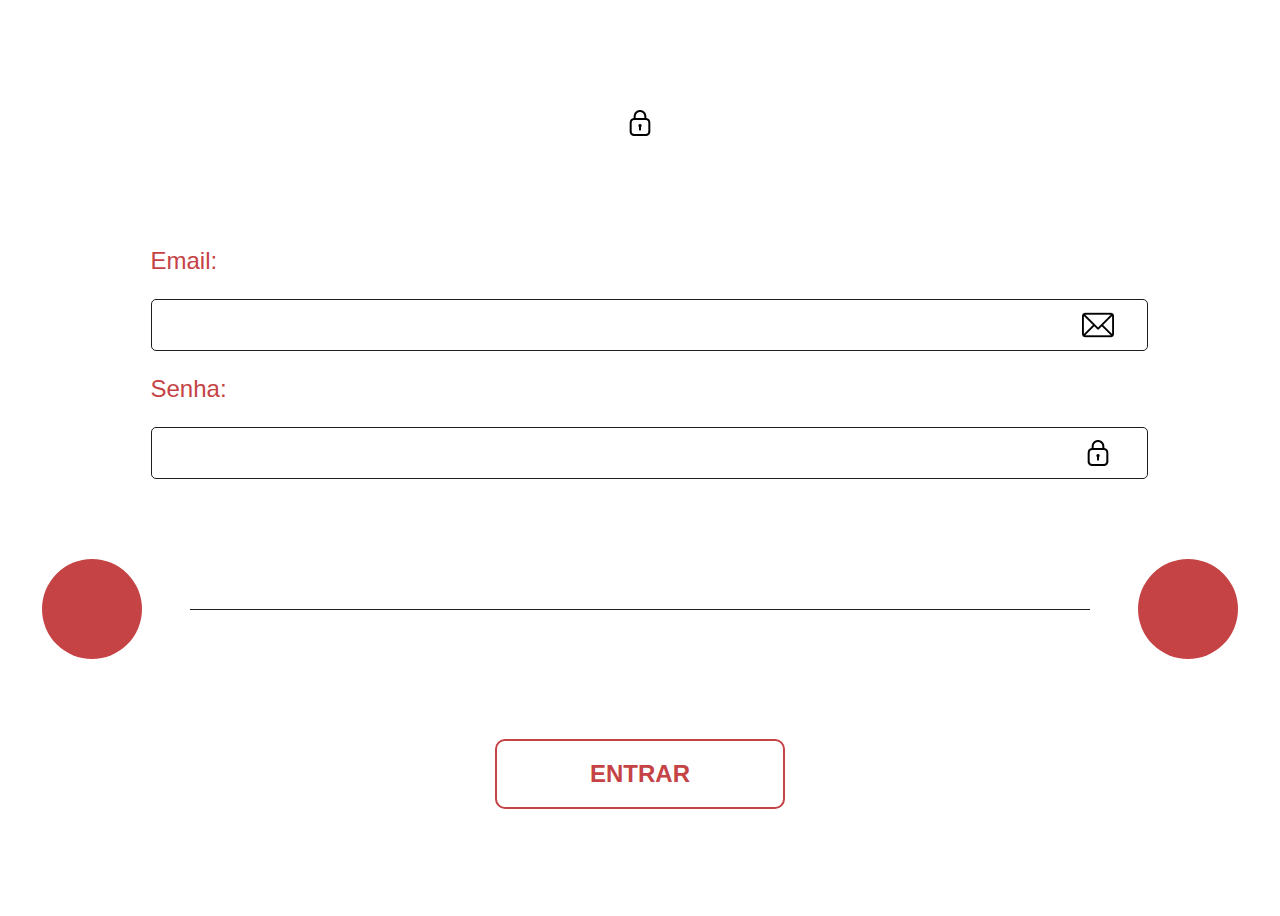
==== index.html @ 8b3a6277 "pagina home indo" ====
<!DOCTYPE html>
<html lang="pt-br">
<head>
    <meta charset="UTF-8">
    <meta name="viewport" content="width=device-width, initial-scale=1.0">
    <link rel="preconnect" href="https://fonts.googleapis.com">
<link rel="preconnect" href="https://fonts.gstatic.com" crossorigin>
<link href="https://fonts.googleapis.com/css2?family=Jockey+One&display=swap" rel="stylesheet">
    <link rel="stylesheet" href="css/style.css">
    <link rel="stylesheet" href="css/root.css">
    <title>Acme Filmes</title>
</head>
<body>
    <main>
  <div class="logo">
            <img src="./img/senha.png" alt="logo provisoria">
        </div>
        <!-- <div class="deco-container">
            <div class="elipse"></div>
            <div class="elipse"></div>
        </div>  -->
        <div class="access">
            <p>Email:</p>
            <div class="input-info">
                <input type="text" id="email">
                <img src="./img/email.png" alt="Email icon">
            </div>
            <p>Senha:</p>
            <div class="input-info">
                <input type="password" id="senha">
                <img src="./img/senha.png" alt="Password icon">
            </div>
        </div>
        <div class="deco-container">
            <div class="elipse"></div>
            <div class="linha"></div>
            <div class="elipse"></div>
        </div>
        <div class="btn-container">
            <button class="btn">ENTRAR</button>
        </div>
    </main>
</body>
</html>
---- css/style.css ----
body{
    height: 100vh;
    background-image: url(https://i.pinimg.com/originals/ab/3a/c5/ab3ac5842385b17af044f951091e10af.gif);
    display: grid;
    justify-content: center;
    align-items: center;
    overflow: hidden;
    background-position: center;
    background-repeat: no-repeat;
    background-size: cover;
}

main{
    height: 799px;
    width: 1092px;
    background-color: var(--white);
    border-radius: 25px;
    display: flex;
    flex-direction: column;
    align-items: center;
    justify-content: center;
    gap: 80px;  
}
.access{
    padding-inline: 80px;
    align-items: center;
    margin-left: 18px;
 
}
.input-info{
    display: flex;
    justify-content: space-between;
    align-items: center;
    border: 1px solid var(--black);
    padding-inline: 33px;
    width: 929px;
    height: 50px;
    border-radius: 5px;
}
p{
    font-family: var(--title-text);
    font-size: 24px;
    color: var(--red);
}
input {
    background-color: transparent;
    border: none;
    color: var(--black);
    outline: 0;
    font-size: 20px;
}
.deco-container{
    display: flex;
    gap: 48px;
    align-items: center;
}
.linha{
    background-color: var(--black);
    width: 900px;
    height: 1px;
}
.elipse{
    background-color: var(--red);
    height: 100px;
    width: 100px;
    border-radius: 50%;
}

.btn-container{
    display: flex;
    justify-content: center;
}
.btn{
    width: 290px;
    height: 70px;
    background-color: transparent;
    border: none;
    border-radius: 10px;
    color: var(--red);
    border: 2px solid var(--red);
    font-size: 24px;
    font-weight: bold;
    transition: all 300ms cubic-bezier(.23, 1, 0.32, 1);
}
.btn:hover{
    background-color: var(--btn-bg);
    color: var(--white);
    transform: translateY(-0.125em);
}
---- css/root.css ----
:root{
    --red: #c54345;
    --white: #FFFFFF;
    --black: #1E1E1E;
    --btn-bg: #E83338;
    --gray: #444444;
    --title-text: "Nunito", sans-serif;
    --text-font:  "Josefin Sans", sans-serif;
    --gradient:  linear-gradient(90deg, rgba(27, 27, 27, 0.897) 10%, rgba(255,255,255,0) 97%);
}
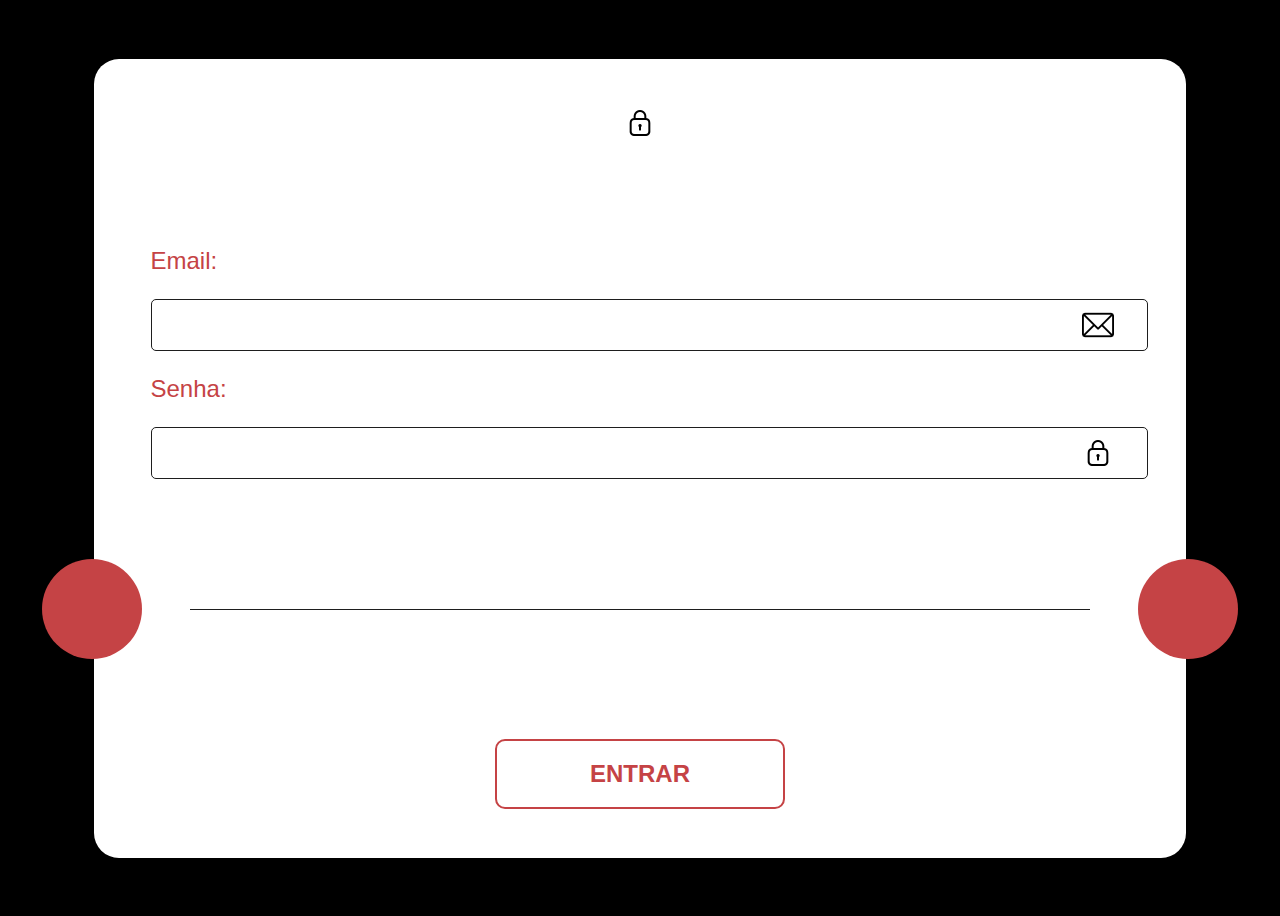
==== commit e4ff6244: "estrutura home finalizada" ====
--- a/index.html
+++ b/index.html
@@ -8,6 +8,7 @@
 <link href="https://fonts.googleapis.com/css2?family=Jockey+One&display=swap" rel="stylesheet">
     <link rel="stylesheet" href="css/style.css">
     <link rel="stylesheet" href="css/root.css">
+    <link rel="stylesheet" href="js/login.js">
     <title>Acme Filmes</title>
 </head>
 <body>
@@ -37,7 +38,7 @@
             <div class="elipse"></div>
         </div>
         <div class="btn-container">
-            <button class="btn">ENTRAR</button>
+            <button class="btn" id="btn" onclick="window.location.href='./pages/home.html'">ENTRAR</button>
         </div>
     </main>
 </body>
--- a/css/style.css
+++ b/css/style.css
@@ -1,6 +1,7 @@
 body{
     height: 100vh;
-    background-image: url(https://i.pinimg.com/originals/ab/3a/c5/ab3ac5842385b17af044f951091e10af.gif);
+    /* background-image: url(https://i.pinimg.com/originals/ab/3a/c5/ab3ac5842385b17af044f951091e10af.gif); */
+    background-color: black;
     display: grid;
     justify-content: center;
     align-items: center;
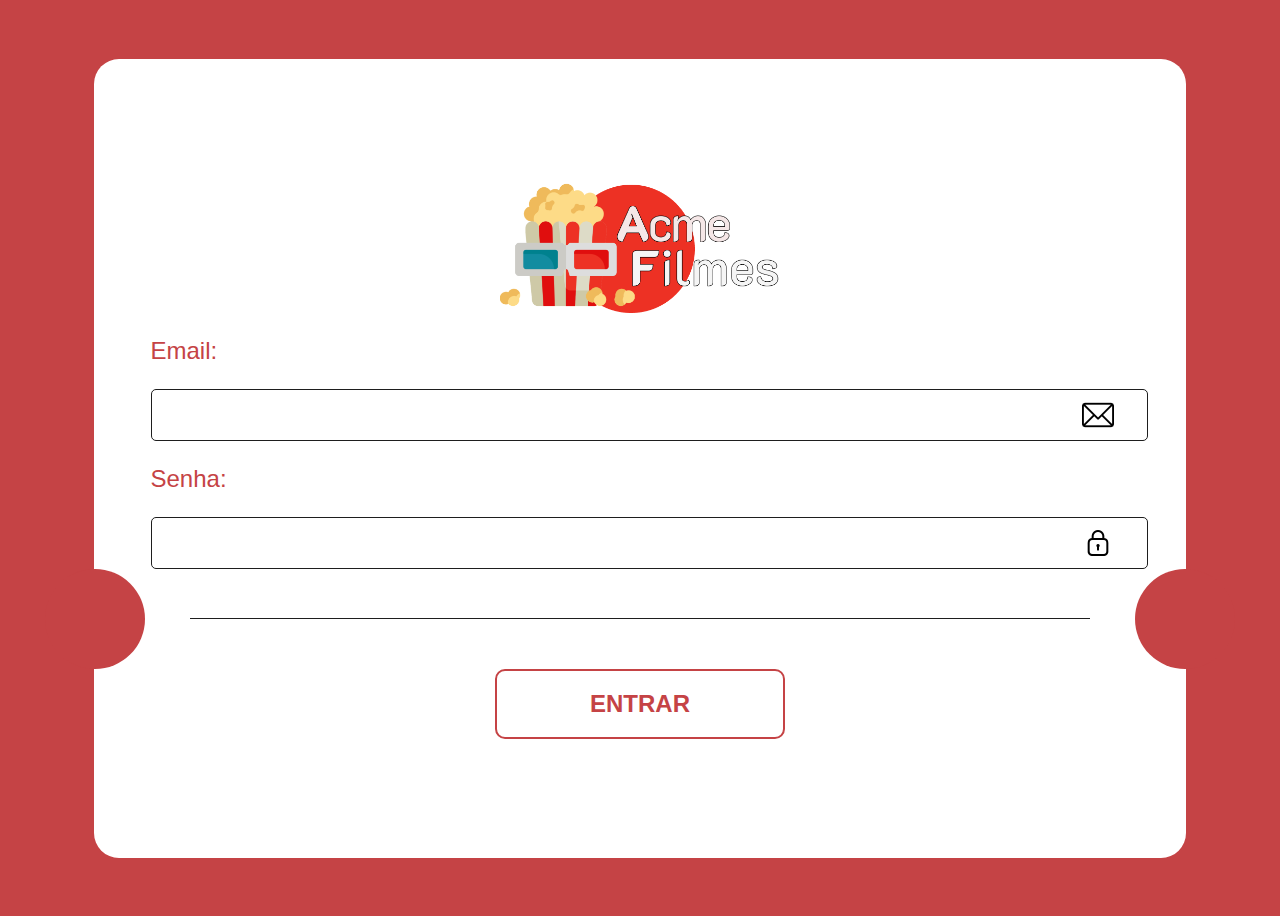
==== commit 1bd9e4f5: "html finalizado" ====
--- a/index.html
+++ b/index.html
@@ -1,25 +1,24 @@
 <!DOCTYPE html>
 <html lang="pt-br">
+
 <head>
     <meta charset="UTF-8">
     <meta name="viewport" content="width=device-width, initial-scale=1.0">
     <link rel="preconnect" href="https://fonts.googleapis.com">
-<link rel="preconnect" href="https://fonts.gstatic.com" crossorigin>
-<link href="https://fonts.googleapis.com/css2?family=Jockey+One&display=swap" rel="stylesheet">
+    <link rel="preconnect" href="https://fonts.gstatic.com" crossorigin>
+    <link href="https://fonts.googleapis.com/css2?family=Jockey+One&display=swap" rel="stylesheet">
+    <link rel="icon" type="image/jpg" href="https://cdn-icons-png.flaticon.com/128/705/705062.png" />
     <link rel="stylesheet" href="css/style.css">
     <link rel="stylesheet" href="css/root.css">
     <link rel="stylesheet" href="js/login.js">
     <title>Acme Filmes</title>
 </head>
+
 <body>
     <main>
-  <div class="logo">
-            <img src="./img/senha.png" alt="logo provisoria">
+        <div class="logo">
+            <img src="./img/logo.png" alt="logo" width="280px">
         </div>
-        <!-- <div class="deco-container">
-            <div class="elipse"></div>
-            <div class="elipse"></div>
-        </div>  -->
         <div class="access">
             <p>Email:</p>
             <div class="input-info">
@@ -42,4 +41,5 @@
         </div>
     </main>
 </body>
+
 </html>--- a/css/style.css
+++ b/css/style.css
@@ -1,7 +1,7 @@
 body{
     height: 100vh;
     /* background-image: url(https://i.pinimg.com/originals/ab/3a/c5/ab3ac5842385b17af044f951091e10af.gif); */
-    background-color: black;
+    background-color: var(--red);
     display: grid;
     justify-content: center;
     align-items: center;
@@ -20,7 +20,11 @@
     flex-direction: column;
     align-items: center;
     justify-content: center;
-    gap: 80px;  
+    gap: 0px;        
+}
+.logo{
+    display: flex;
+    justify-content: center;
 }
 .access{
     padding-inline: 80px;
@@ -52,7 +56,7 @@
 }
 .deco-container{
     display: flex;
-    gap: 48px;
+    gap: 45px;
     align-items: center;
 }
 .linha{
@@ -61,10 +65,10 @@
     height: 1px;
 }
 .elipse{
-    background-color: var(--red);
     height: 100px;
     width: 100px;
     border-radius: 50%;
+    background-color: var(--red);
 }
 
 .btn-container{
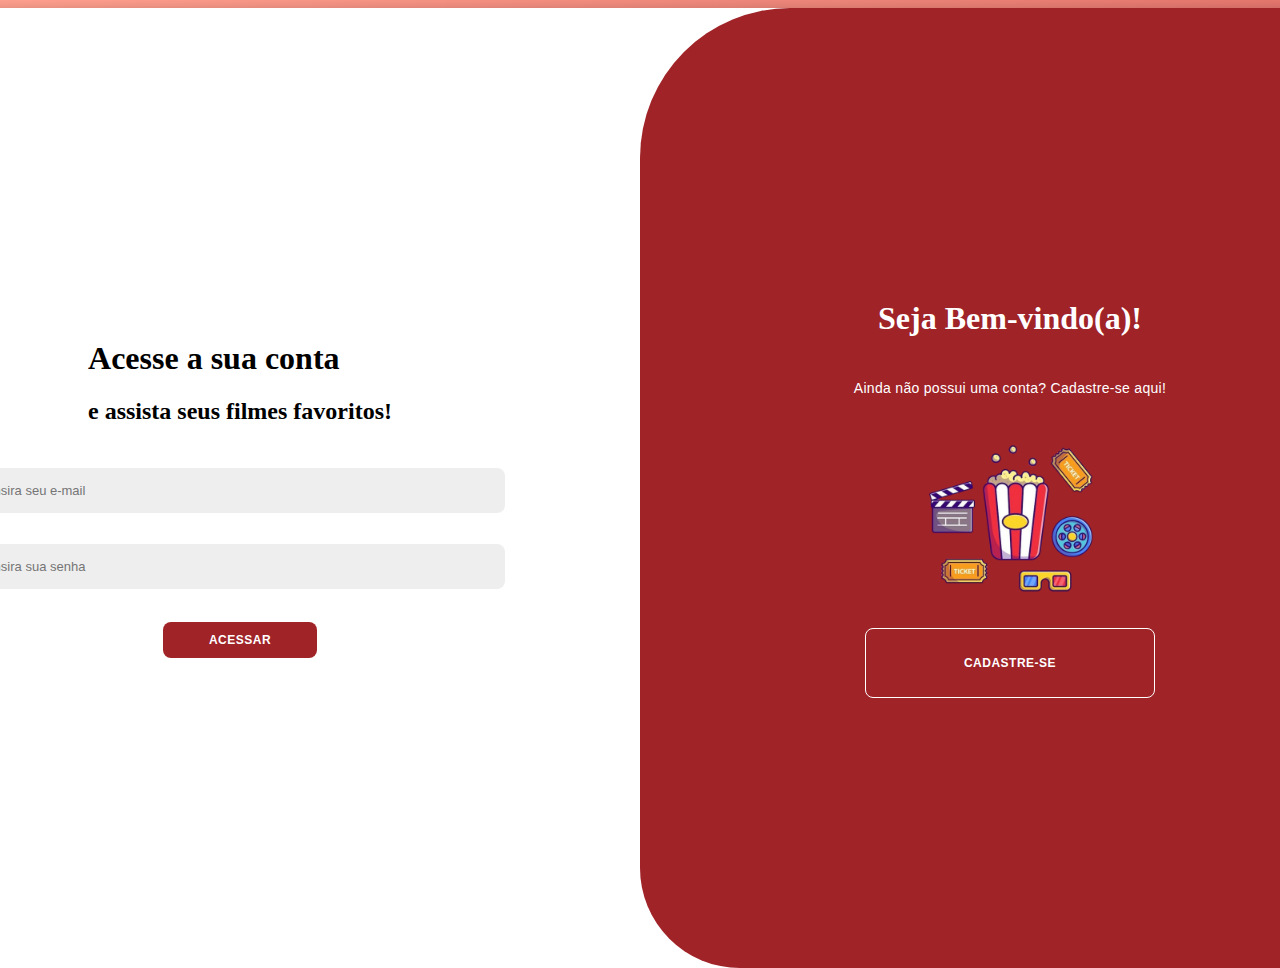
==== commit 2201242b: "página de login atualizada e quase finalizada" ====
--- a/index.html
+++ b/index.html
@@ -10,34 +10,52 @@
     <link rel="icon" type="image/jpg" href="https://cdn-icons-png.flaticon.com/128/705/705062.png" />
     <link rel="stylesheet" href="css/style.css">
     <link rel="stylesheet" href="css/root.css">
-    <link rel="stylesheet" href="js/login.js">
+    <link rel="stylesheet" href="css/button.css">
+    <script src="./js/login.js" defer></script>
+    <script src="./js/loginTransition.js" defer></script>
     <title>Acme Filmes</title>
 </head>
 
 <body>
-    <main>
-        <div class="logo">
-            <img src="./img/logo.png" alt="logo" width="280px">
+    <main class="container" id="container">
+          <div class="form-container sign-up">
+            <form>
+                <h1>Crie uma conta!</h1>
+                <input type="email" placeholder="Email">
+                <input type="password" placeholder="Password">
+                <button>Cadastrar</button>
+            </form>
         </div>
-        <div class="access">
-            <p>Email:</p>
-            <div class="input-info">
-                <input type="text" id="email">
-                <img src="./img/email.png" alt="Email icon">
+
+        <div class="form-container sign-in">
+            <form>
+                <div class="login-message">
+                    <h1 class="title">Acesse a sua conta</h1>
+                    <h2 class="title">e assista seus filmes favoritos!</h2>
+                </div>
+                <input type="email" placeholder="Insira seu e-mail" id="email">
+                <input type="password" placeholder="Insira sua senha" id="password">
+
+                <button id="btn">Acessar</button>
+            </form>
+        </div>
+
+        <div class="toggle-container">
+            <div class="toggle">
+                <div class="toggle-panel toggle-left">
+                    <h1>Já tem uma conta?</h1>
+                    <p>Entre na página de login e acesse sua conta!</p>
+                    <div class="image"></div>
+                    <button class="hidden" id="login">Login</button>
+                </div>
+
+                <div class="toggle-panel toggle-right">
+                    <h1>Seja Bem-vindo(a)!</h1>
+                    <p>Ainda não possui uma conta? Cadastre-se aqui!</p>
+                    <div class="image"></div>
+                    <button class="btn hidden" id="register">Cadastre-se</button>
+                </div>
             </div>
-            <p>Senha:</p>
-            <div class="input-info">
-                <input type="password" id="senha">
-                <img src="./img/senha.png" alt="Password icon">
-            </div>
-        </div>
-        <div class="deco-container">
-            <div class="elipse"></div>
-            <div class="linha"></div>
-            <div class="elipse"></div>
-        </div>
-        <div class="btn-container">
-            <button class="btn" id="btn" onclick="window.location.href='./pages/home.html'">ENTRAR</button>
         </div>
     </main>
 </body>
--- a/css/style.css
+++ b/css/style.css
@@ -1,94 +1,199 @@
-body{
+body {
     height: 100vh;
-    /* background-image: url(https://i.pinimg.com/originals/ab/3a/c5/ab3ac5842385b17af044f951091e10af.gif); */
-    background-color: var(--red);
     display: grid;
     justify-content: center;
     align-items: center;
     overflow: hidden;
-    background-position: center;
-    background-repeat: no-repeat;
-    background-size: cover;
+    background: linear-gradient(-45deg, #030000, #8c1f21, #c54345, #ffa08f);
+    background-size: 400% 400%;
+    animation: gradient 15s ease infinite;
 }
 
-main{
-    height: 799px;
-    width: 1092px;
+@keyframes gradient {
+    0% {
+        background-position: 0% 50%;
+    }
+    50% {
+        background-position: 100% 50%;
+    }
+    100% {
+        background-position: 0% 50%;
+    }
+}
+
+.container{
     background-color: var(--white);
-    border-radius: 25px;
+    border-radius: 30px;
+    box-shadow: 0 5px 15px rgba(0, 0, 0, 0.35);
+    position: relative;
+    overflow: hidden;
+    width: 100em;
+    height: 60em;
+}
+
+.container p{
+    font-size: 14px;
+    line-height: 20px;
+    letter-spacing: 0.3px;
+    margin: 20px 0;
+    font-family: var(--text-font);
+    color: var(--white);
+}
+
+.container button{
+    background-color: var(--btn-bg);
+    color: var(--white);
+    font-size: 12px;
+    padding: 10px 45px;
+    border: 1px solid transparent;
+    border-radius: 8px;
+    font-weight: 600;
+    letter-spacing: 0.5px;
+    text-transform: uppercase;
+    margin-top: 10px;
+    cursor: pointer;
+    font-family: var(--title-text);
+}
+
+.container button.hidden{
+    background-color: transparent;
+    border-color: var(--white);
+}
+
+.container form{
+    background-color: var(--white);
     display: flex;
-    flex-direction: column;
     align-items: center;
     justify-content: center;
-    gap: 0px;        
-}
-.logo{
-    display: flex;
-    justify-content: center;
-}
-.access{
-    padding-inline: 80px;
-    align-items: center;
-    margin-left: 18px;
- 
-}
-.input-info{
-    display: flex;
-    justify-content: space-between;
-    align-items: center;
-    border: 1px solid var(--black);
-    padding-inline: 33px;
-    width: 929px;
-    height: 50px;
-    border-radius: 5px;
-}
-p{
-    font-family: var(--title-text);
-    font-size: 24px;
-    color: var(--red);
-}
-input {
-    background-color: transparent;
-    border: none;
-    color: var(--black);
-    outline: 0;
-    font-size: 20px;
-}
-.deco-container{
-    display: flex;
-    gap: 45px;
-    align-items: center;
-}
-.linha{
-    background-color: var(--black);
-    width: 900px;
-    height: 1px;
-}
-.elipse{
-    height: 100px;
-    width: 100px;
-    border-radius: 50%;
-    background-color: var(--red);
+    flex-direction: column;
+    padding: 0 40px;
+    height: 100%;
+    gap: 15px;
 }
 
-.btn-container{
+.container input{
+    background-color: #eee;
+    border: none;
+    margin: 8px 0;
+    padding: 10px 15px;
+    font-size: 13px;
+    border-radius: 8px;
+    width: 500px;
+    height: 25px;
+    outline: none;
+}
+
+.form-container{
+    position: absolute;
+    top: 0;
+    height: 100%;
+    transition: all 0.6s ease-in-out;
+}
+
+.sign-in{
+    left: 0;
+    width: 50%;
+    z-index: 2;
+}
+
+.container.active .sign-in{
+    transform: translateX(100%);
+}
+
+.sign-up{
+    left: 0;
+    width: 50%;
+    opacity: 0;
+    z-index: 1;
+}
+
+.container.active .sign-up{
+    transform: translateX(100%);
+    opacity: 1;
+    z-index: 5;
+    animation: move 0.6s;
+}
+
+@keyframes move{
+    0%, 49.99%{
+        opacity: 0;
+        z-index: 1;
+    }
+    50%, 100%{
+        opacity: 1;
+        z-index: 5;
+    }
+}
+
+.toggle-container{
+    position: absolute;
+    top: 0;
+    left: 50%;
+    width: 50%;
+    height: 100%;
+    overflow: hidden;
+    transition: all 0.6s ease-in-out;
+    border-radius: 150px 0 0 100px;
+    z-index: 1000;
+}
+
+.container.active .toggle-container{
+    transform: translateX(-100%);
+    border-radius: 0 150px 100px 0;
+}
+
+.toggle{
+    background-color: var(--btn-bg);
+    height: 100%;
+    color: #fff;
+    position: relative;
+    left: -100%;
+    height: 100%;
+    width: 200%;
+    transform: translateX(0);
+    transition: all 0.6s ease-in-out;
+}
+
+.container.active .toggle{
+    transform: translateX(50%);
+}
+
+.toggle-panel{
+    position: absolute;
+    width: 50%;
+    height: 100%;
     display: flex;
+    align-items: center;
     justify-content: center;
+    flex-direction: column;
+    padding: 0 30px;
+    text-align: center;
+    top: 0;
+    transform: translateX(0);
+    transition: all 0.6s ease-in-out;
 }
-.btn{
-    width: 290px;
-    height: 70px;
-    background-color: transparent;
-    border: none;
-    border-radius: 10px;
-    color: var(--red);
-    border: 2px solid var(--red);
-    font-size: 24px;
-    font-weight: bold;
-    transition: all 300ms cubic-bezier(.23, 1, 0.32, 1);
+
+.toggle-left{
+    transform: translateX(-200%);
 }
-.btn:hover{
-    background-color: var(--btn-bg);
-    color: var(--white);
-    transform: translateY(-0.125em);
+
+.container.active .toggle-left{
+    transform: translateX(0);
 }
+
+.toggle-right{
+    right: 0;
+    transform: translateX(0);
+}
+
+.container.active .toggle-right{
+    transform: translateX(200%);
+}
+.image{
+    background-image: url(../img/login_bg.png);
+    height: 200px;
+    width: 200px;
+    background-position: center;
+    background-size: cover;
+    background-repeat: no-repeat;
+}--- a/css/root.css
+++ b/css/root.css
@@ -2,9 +2,11 @@
     --red: #c54345;
     --white: #FFFFFF;
     --black: #1E1E1E;
-    --btn-bg: #E83338;
+    --btn-bg: #a02328;
     --gray: #444444;
     --title-text: "Nunito", sans-serif;
     --text-font:  "Josefin Sans", sans-serif;
     --gradient:  linear-gradient(90deg, rgba(27, 27, 27, 0.897) 10%, rgba(255,255,255,0) 97%);
+    --green: #065535;
+    --bg-gradient: linear-gradient(90deg, rgba(15,15,15,1) 13%, rgba(197,67,69,1) 100%);
 }--- a/css/button.css
+++ b/css/button.css
@@ -0,0 +1,18 @@
+.btn{
+    width: 290px;
+    height: 70px;
+    background-color: transparent;
+    border: none;
+    border-radius: 10px;
+    color: var(--red);
+    border: 2px solid var(--red);
+    font-size: 24px;
+    font-weight: bold;
+    transition: all 300ms cubic-bezier(.23, 1, 0.32, 1);
+    cursor: pointer;
+}
+.btn:hover{
+    background-color: var(--btn-bg);
+    color: var(--white);
+    transform: translateY(-0.125em);
+}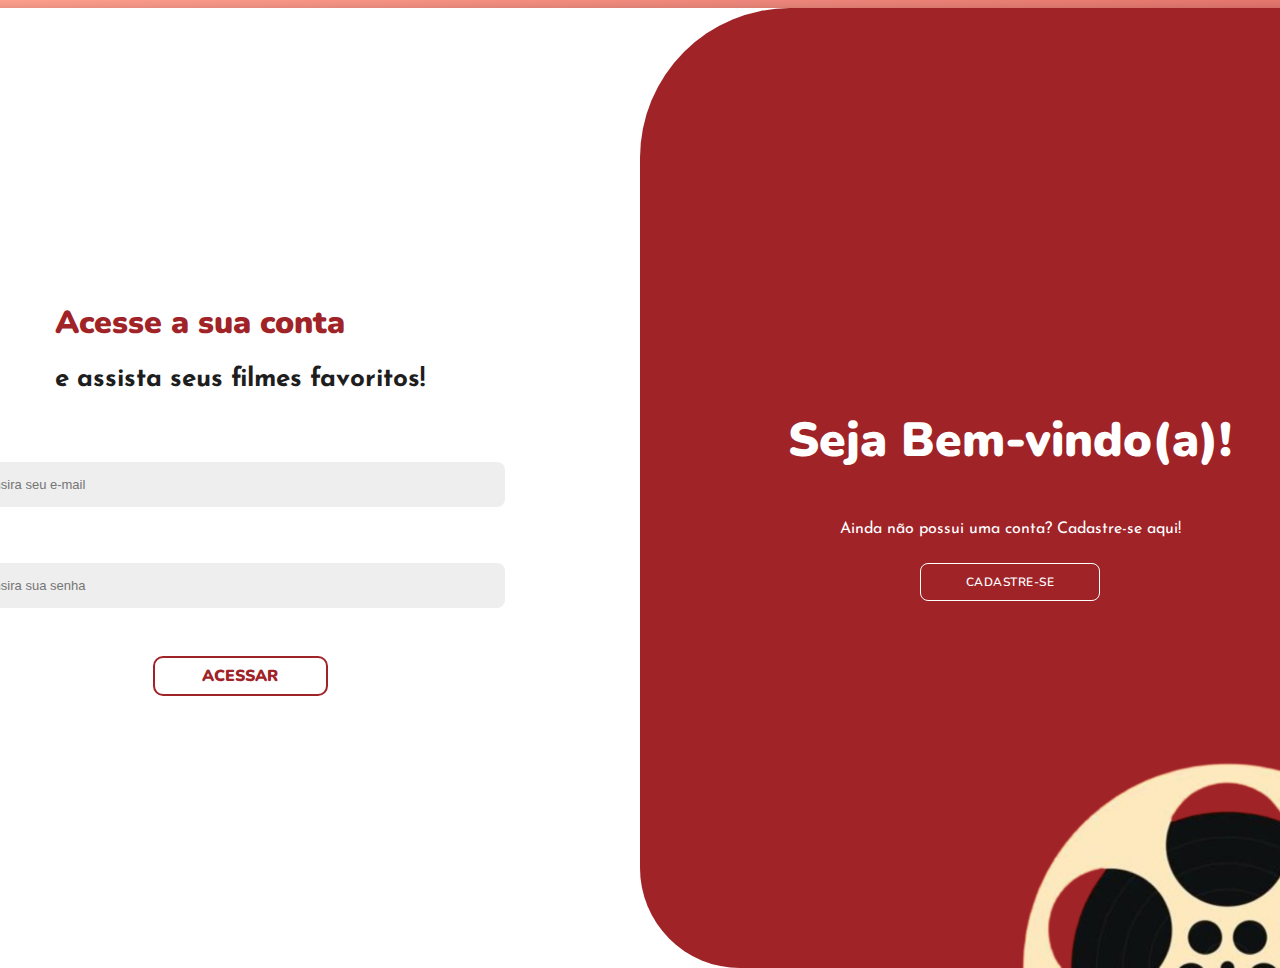
==== commit 22993f18: "login atualizado" ====
--- a/index.html
+++ b/index.html
@@ -7,23 +7,29 @@
     <link rel="preconnect" href="https://fonts.googleapis.com">
     <link rel="preconnect" href="https://fonts.gstatic.com" crossorigin>
     <link href="https://fonts.googleapis.com/css2?family=Jockey+One&display=swap" rel="stylesheet">
+    <link href="https://fonts.googleapis.com/css2?family=Josefin+Sans:ital,wght@0,100..700;1,100..700&display=swap"
+        rel="stylesheet">
+    <link href="https://fonts.googleapis.com/css2?family=Nunito:ital,wght@0,200..1000;1,200..1000&display=swap"
+        rel="stylesheet">
     <link rel="icon" type="image/jpg" href="https://cdn-icons-png.flaticon.com/128/705/705062.png" />
     <link rel="stylesheet" href="css/style.css">
     <link rel="stylesheet" href="css/root.css">
     <link rel="stylesheet" href="css/button.css">
     <script src="./js/login.js" defer></script>
     <script src="./js/loginTransition.js" defer></script>
+    <script src="./js/cadastro.js" defer></script>
     <title>Acme Filmes</title>
 </head>
 
 <body>
     <main class="container" id="container">
-          <div class="form-container sign-up">
+        <div class="form-container sign-up">
             <form>
                 <h1>Crie uma conta!</h1>
-                <input type="email" placeholder="Email">
-                <input type="password" placeholder="Password">
-                <button>Cadastrar</button>
+                <input type="text" placeholder="Nome" id="nome-cadastro">
+                <input type="email" placeholder="Email" id="email-cadastro">
+                <input type="password" placeholder="Senha" id="senha-cadastro">
+                <button class="botao" id="cadastro">Cadastrar</button>
             </form>
         </div>
 
@@ -36,7 +42,7 @@
                 <input type="email" placeholder="Insira seu e-mail" id="email">
                 <input type="password" placeholder="Insira sua senha" id="password">
 
-                <button id="btn">Acessar</button>
+                <button class="botao" id="btn">Acessar</button>
             </form>
         </div>
 
@@ -45,15 +51,13 @@
                 <div class="toggle-panel toggle-left">
                     <h1>Já tem uma conta?</h1>
                     <p>Entre na página de login e acesse sua conta!</p>
-                    <div class="image"></div>
-                    <button class="hidden" id="login">Login</button>
+                    <button class="hidden move" id="login">Login</button>
                 </div>
 
                 <div class="toggle-panel toggle-right">
                     <h1>Seja Bem-vindo(a)!</h1>
                     <p>Ainda não possui uma conta? Cadastre-se aqui!</p>
-                    <div class="image"></div>
-                    <button class="btn hidden" id="register">Cadastre-se</button>
+                    <button class="btn hidden move" id="register">Cadastre-se</button>
                 </div>
             </div>
         </div>
--- a/css/style.css
+++ b/css/style.css
@@ -7,6 +7,7 @@
     background: linear-gradient(-45deg, #030000, #8c1f21, #c54345, #ffa08f);
     background-size: 400% 400%;
     animation: gradient 15s ease infinite;
+    font-family: var(--text-font);
 }
 
 @keyframes gradient {
@@ -20,6 +21,7 @@
         background-position: 0% 50%;
     }
 }
+
 
 .container{
     background-color: var(--white);
@@ -31,16 +33,7 @@
     height: 60em;
 }
 
-.container p{
-    font-size: 14px;
-    line-height: 20px;
-    letter-spacing: 0.3px;
-    margin: 20px 0;
-    font-family: var(--text-font);
-    color: var(--white);
-}
-
-.container button{
+.container .move{
     background-color: var(--btn-bg);
     color: var(--white);
     font-size: 12px;
@@ -68,7 +61,7 @@
     flex-direction: column;
     padding: 0 40px;
     height: 100%;
-    gap: 15px;
+    gap: 40px;
 }
 
 .container input{
@@ -171,10 +164,14 @@
     top: 0;
     transform: translateX(0);
     transition: all 0.6s ease-in-out;
+    background-image: url(../img/bg_start.png);
+    background-repeat: no-repeat;
+    background-size: auto;
 }
 
 .toggle-left{
     transform: translateX(-200%);
+    background-position: bottom left;
 }
 
 .container.active .toggle-left{
@@ -184,16 +181,30 @@
 .toggle-right{
     right: 0;
     transform: translateX(0);
+    background-position: bottom right;
 }
 
 .container.active .toggle-right{
     transform: translateX(200%);
 }
-.image{
-    background-image: url(../img/login_bg.png);
-    height: 200px;
-    width: 200px;
-    background-position: center;
-    background-size: cover;
-    background-repeat: no-repeat;
+.login-message h1{
+    color: var(--btn-bg);
+    font-family: var(--title-text);
+    font-size: 32px;
+    font-weight: 900;
+}
+.login-message h2{
+    color: var(--black);
+    font-size: 26px;
+}
+.toggle-panel h1{
+    font-family: var(--title-text);
+    font-size: 48px;
+    font-weight: 900;
+}
+form h1{
+    color: var(--btn-bg);
+    font-family: var(--title-text);
+    font-size: 32px;
+    font-weight: 900;
 }--- a/css/root.css
+++ b/css/root.css
@@ -7,6 +7,6 @@
     --title-text: "Nunito", sans-serif;
     --text-font:  "Josefin Sans", sans-serif;
     --gradient:  linear-gradient(90deg, rgba(27, 27, 27, 0.897) 10%, rgba(255,255,255,0) 97%);
-    --green: #065535;
+    --green: #266237;
     --bg-gradient: linear-gradient(90deg, rgba(15,15,15,1) 13%, rgba(197,67,69,1) 100%);
 }--- a/css/button.css
+++ b/css/button.css
@@ -1,17 +1,19 @@
-.btn{
-    width: 290px;
-    height: 70px;
+.botao{
+    width: 175px;
+    height: 40px;
     background-color: transparent;
     border: none;
     border-radius: 10px;
-    color: var(--red);
-    border: 2px solid var(--red);
-    font-size: 24px;
-    font-weight: bold;
+    color: var(--btn-bg);
+    border: 2px solid var(--btn-bg);
+    font-size: 16px;
+    font-weight: 900;
     transition: all 300ms cubic-bezier(.23, 1, 0.32, 1);
     cursor: pointer;
+    text-transform: uppercase;
+    font-family: var(--title-text);
 }
-.btn:hover{
+.botao:hover{
     background-color: var(--btn-bg);
     color: var(--white);
     transform: translateY(-0.125em);
